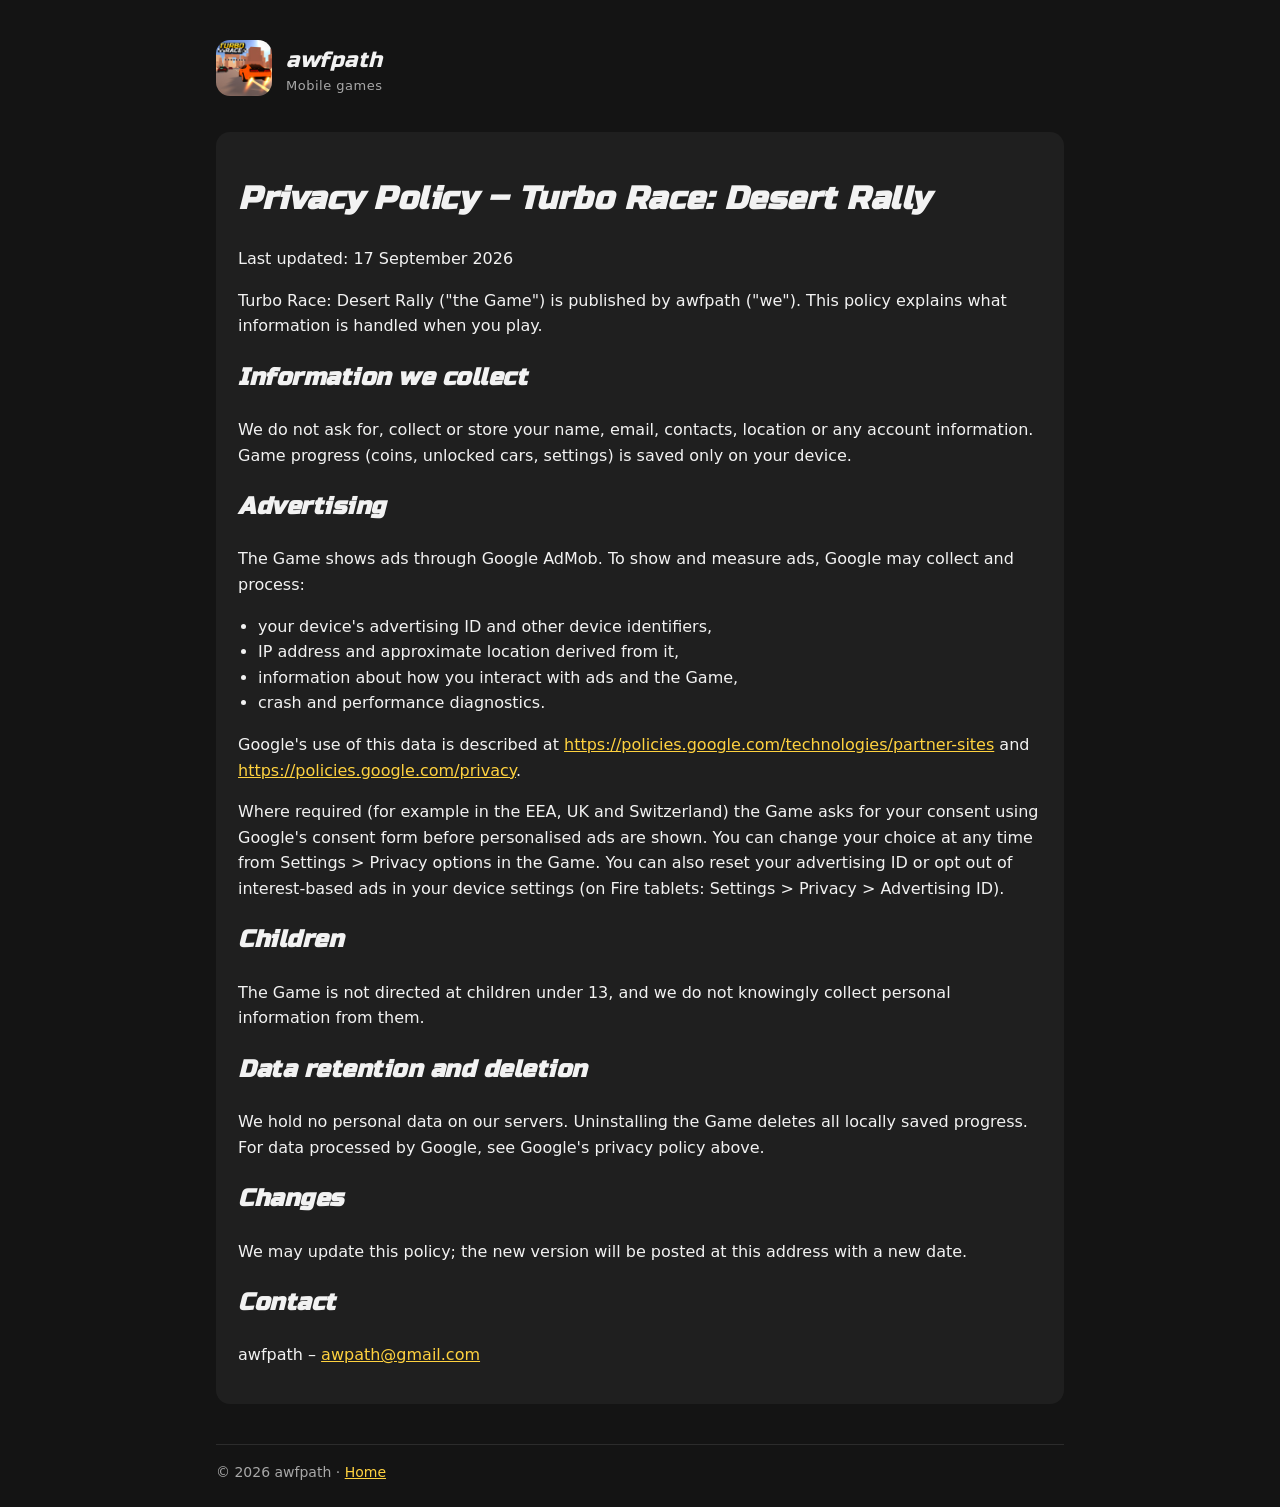
==== privacy.html @ 9e16324c "Turbo Race website" ====
<!doctype html>
<html lang="en"><head><meta charset="utf-8"><meta name="viewport" content="width=device-width,initial-scale=1">
<title>Privacy Policy – Turbo Race: Desert Rally</title><link rel="icon" href="img/icon.jpg"><link rel="stylesheet" href="style.css"></head>
<body><div class="wrap"><header><img src="img/icon.jpg" alt=""><div class="brand"><a href="index.html" style="color:inherit;text-decoration:none">awfpath</a><small>Mobile games</small></div></header>
<div class="card"><h1>Privacy Policy – Turbo Race: Desert Rally</h1>
<p>Last updated: 17 September 2026</p>
<p>Turbo Race: Desert Rally (&quot;the Game&quot;) is published by awfpath (&quot;we&quot;). This policy explains what information is handled when you play.</p>
<h2>Information we collect</h2>
<p>We do not ask for, collect or store your name, email, contacts, location or any account information. Game progress (coins, unlocked cars, settings) is saved only on your device.</p>
<h2>Advertising</h2>
<p>The Game shows ads through Google AdMob. To show and measure ads, Google may collect and process:</p>
<ul>
<li>your device&#x27;s advertising ID and other device identifiers,</li>
<li>IP address and approximate location derived from it,</li>
<li>information about how you interact with ads and the Game,</li>
<li>crash and performance diagnostics.</li>
</ul>
<p>Google&#x27;s use of this data is described at <a href="https://policies.google.com/technologies/partner-sites">https://policies.google.com/technologies/partner-sites</a> and <a href="https://policies.google.com/privacy">https://policies.google.com/privacy</a>.</p>
<p>Where required (for example in the EEA, UK and Switzerland) the Game asks for your consent using Google&#x27;s consent form before personalised ads are shown. You can change your choice at any time from Settings &gt; Privacy options in the Game. You can also reset your advertising ID or opt out of interest-based ads in your device settings (on Fire tablets: Settings &gt; Privacy &gt; Advertising ID).</p>
<h2>Children</h2>
<p>The Game is not directed at children under 13, and we do not knowingly collect personal information from them.</p>
<h2>Data retention and deletion</h2>
<p>We hold no personal data on our servers. Uninstalling the Game deletes all locally saved progress. For data processed by Google, see Google&#x27;s privacy policy above.</p>
<h2>Changes</h2>
<p>We may update this policy; the new version will be posted at this address with a new date.</p>
<h2>Contact</h2>
<p>awfpath – <a href="mailto:awpath@gmail.com">awpath@gmail.com</a></p></div>
<footer>© 2026 awfpath · <a href="index.html">Home</a></footer></div></body></html>
---- style.css ----
@font-face{font-family:Russo;src:url(img/RussoOne-Regular.ttf)}
:root{--y:#FFD23F;--bg:#141414;--card:#1f1f1f;--t:#f2f2f2;--m:#a8a8a8}
*{box-sizing:border-box}body{margin:0;background:var(--bg);color:var(--t);font:16px/1.6 system-ui,-apple-system,Segoe UI,Roboto,sans-serif}
a{color:var(--y)}.wrap{max-width:880px;margin:0 auto;padding:24px 16px}
header{display:flex;align-items:center;gap:14px;padding:16px 0}
header img{width:56px;height:56px;border-radius:14px}
h1,h2,.brand{font-family:Russo,system-ui;letter-spacing:.5px;font-style:italic}
.brand{font-size:22px}.brand small{display:block;font:13px system-ui;color:var(--m);font-style:normal}
.hero{width:100%;border-radius:16px;display:block}
.btn{display:inline-block;background:var(--y);color:#111;font-family:Russo;font-style:italic;padding:12px 22px;border-radius:10px;text-decoration:none;margin:18px 0;transform:skewX(-8deg)}
ul{padding-left:20px}.card{background:var(--card);border-radius:14px;padding:20px 22px;margin:20px 0}
footer{color:var(--m);font-size:14px;border-top:1px solid #2c2c2c;margin-top:40px;padding-top:16px}
.check{height:10px;background:repeating-linear-gradient(90deg,#fff 0 10px,#111 10px 20px);border-radius:3px;margin:8px 0 18px}
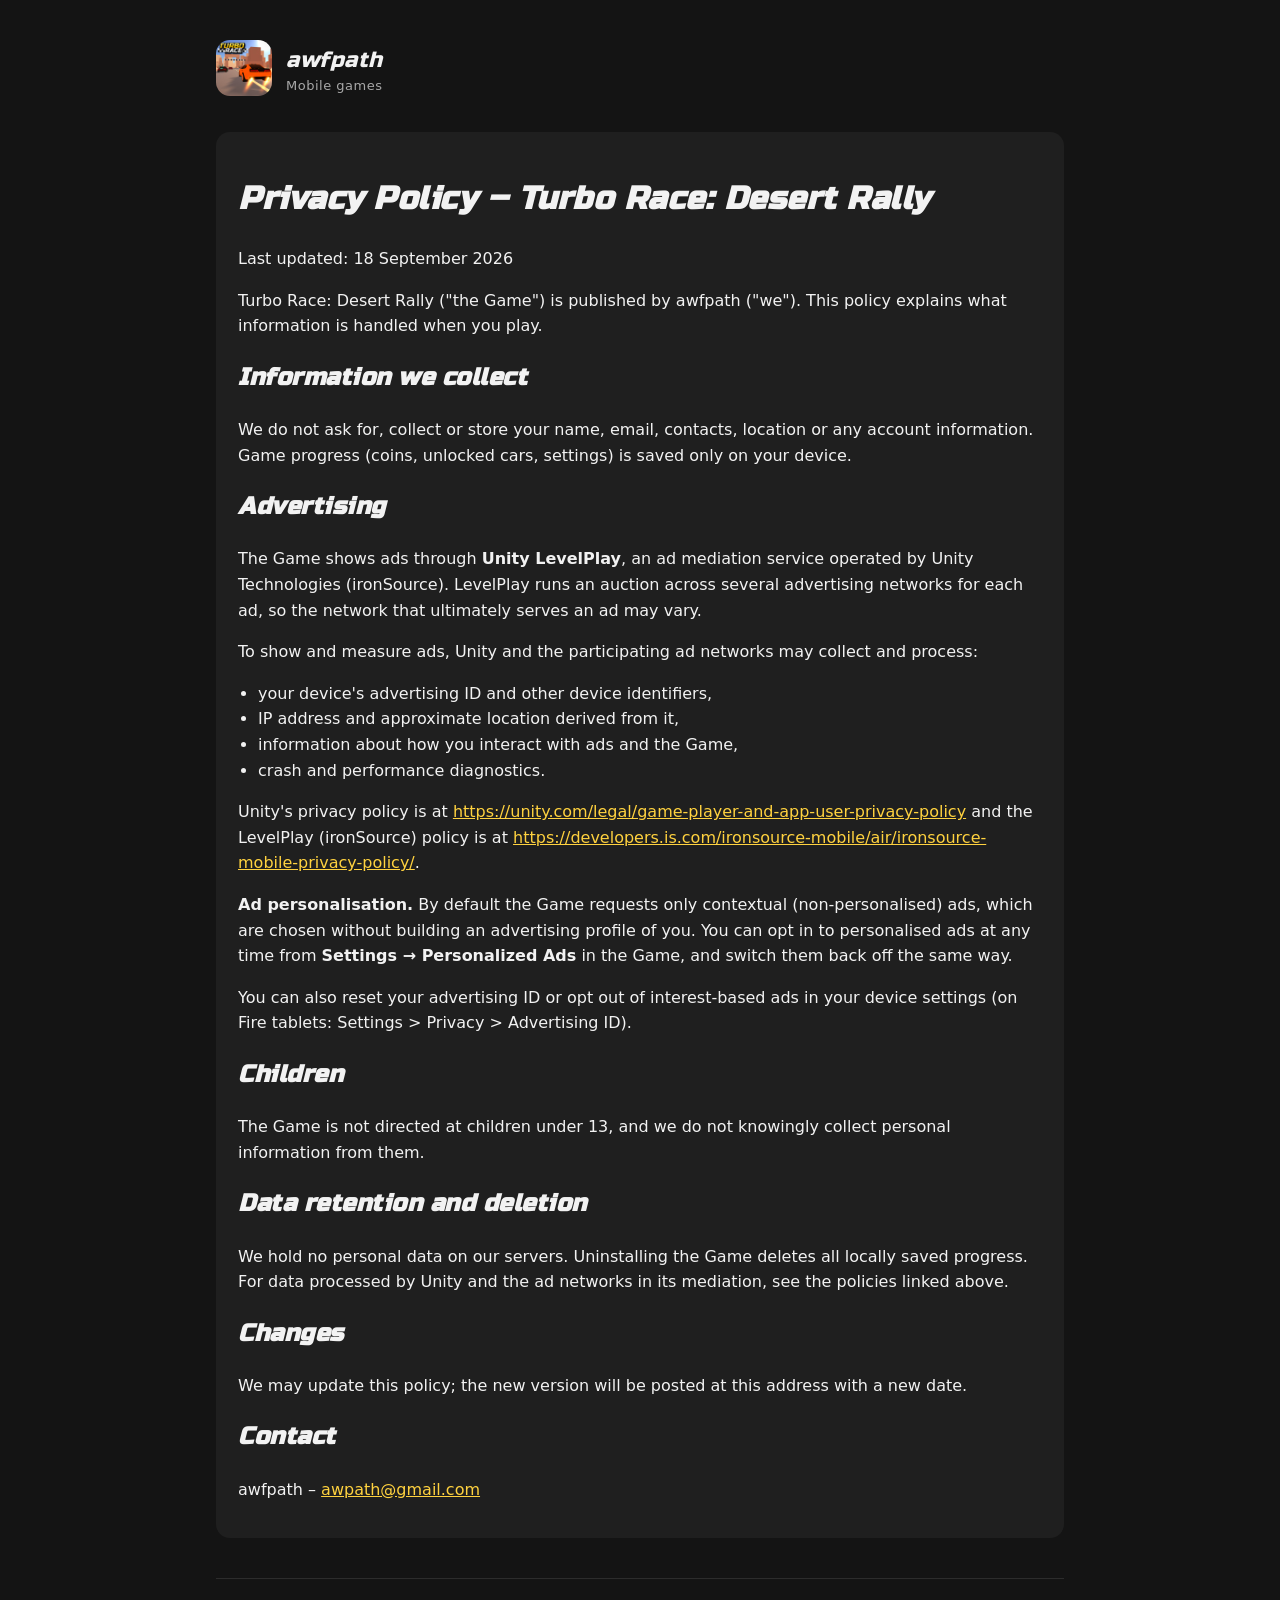
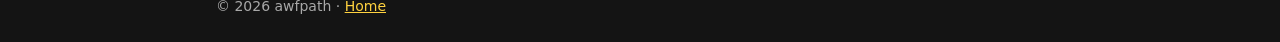
==== commit d65ea444: "Privacy policy: Unity LevelPlay replaces AdMob" ====
--- a/privacy.html
+++ b/privacy.html
@@ -3,24 +3,26 @@
 <title>Privacy Policy – Turbo Race: Desert Rally</title><link rel="icon" href="img/icon.jpg"><link rel="stylesheet" href="style.css"></head>
 <body><div class="wrap"><header><img src="img/icon.jpg" alt=""><div class="brand"><a href="index.html" style="color:inherit;text-decoration:none">awfpath</a><small>Mobile games</small></div></header>
 <div class="card"><h1>Privacy Policy – Turbo Race: Desert Rally</h1>
-<p>Last updated: 17 September 2026</p>
+<p>Last updated: 18 September 2026</p>
 <p>Turbo Race: Desert Rally (&quot;the Game&quot;) is published by awfpath (&quot;we&quot;). This policy explains what information is handled when you play.</p>
 <h2>Information we collect</h2>
 <p>We do not ask for, collect or store your name, email, contacts, location or any account information. Game progress (coins, unlocked cars, settings) is saved only on your device.</p>
 <h2>Advertising</h2>
-<p>The Game shows ads through Google AdMob. To show and measure ads, Google may collect and process:</p>
+<p>The Game shows ads through <strong>Unity LevelPlay</strong>, an ad mediation service operated by Unity Technologies (ironSource). LevelPlay runs an auction across several advertising networks for each ad, so the network that ultimately serves an ad may vary.</p>
+<p>To show and measure ads, Unity and the participating ad networks may collect and process:</p>
 <ul>
 <li>your device&#x27;s advertising ID and other device identifiers,</li>
 <li>IP address and approximate location derived from it,</li>
 <li>information about how you interact with ads and the Game,</li>
 <li>crash and performance diagnostics.</li>
 </ul>
-<p>Google&#x27;s use of this data is described at <a href="https://policies.google.com/technologies/partner-sites">https://policies.google.com/technologies/partner-sites</a> and <a href="https://policies.google.com/privacy">https://policies.google.com/privacy</a>.</p>
-<p>Where required (for example in the EEA, UK and Switzerland) the Game asks for your consent using Google&#x27;s consent form before personalised ads are shown. You can change your choice at any time from Settings &gt; Privacy options in the Game. You can also reset your advertising ID or opt out of interest-based ads in your device settings (on Fire tablets: Settings &gt; Privacy &gt; Advertising ID).</p>
+<p>Unity&#x27;s privacy policy is at <a href="https://unity.com/legal/game-player-and-app-user-privacy-policy">https://unity.com/legal/game-player-and-app-user-privacy-policy</a> and the LevelPlay (ironSource) policy is at <a href="https://developers.is.com/ironsource-mobile/air/ironsource-mobile-privacy-policy/">https://developers.is.com/ironsource-mobile/air/ironsource-mobile-privacy-policy/</a>.</p>
+<p><strong>Ad personalisation.</strong> By default the Game requests only contextual (non-personalised) ads, which are chosen without building an advertising profile of you. You can opt in to personalised ads at any time from <strong>Settings &rarr; Personalized Ads</strong> in the Game, and switch them back off the same way.</p>
+<p>You can also reset your advertising ID or opt out of interest-based ads in your device settings (on Fire tablets: Settings &gt; Privacy &gt; Advertising ID).</p>
 <h2>Children</h2>
 <p>The Game is not directed at children under 13, and we do not knowingly collect personal information from them.</p>
 <h2>Data retention and deletion</h2>
-<p>We hold no personal data on our servers. Uninstalling the Game deletes all locally saved progress. For data processed by Google, see Google&#x27;s privacy policy above.</p>
+<p>We hold no personal data on our servers. Uninstalling the Game deletes all locally saved progress. For data processed by Unity and the ad networks in its mediation, see the policies linked above.</p>
 <h2>Changes</h2>
 <p>We may update this policy; the new version will be posted at this address with a new date.</p>
 <h2>Contact</h2>
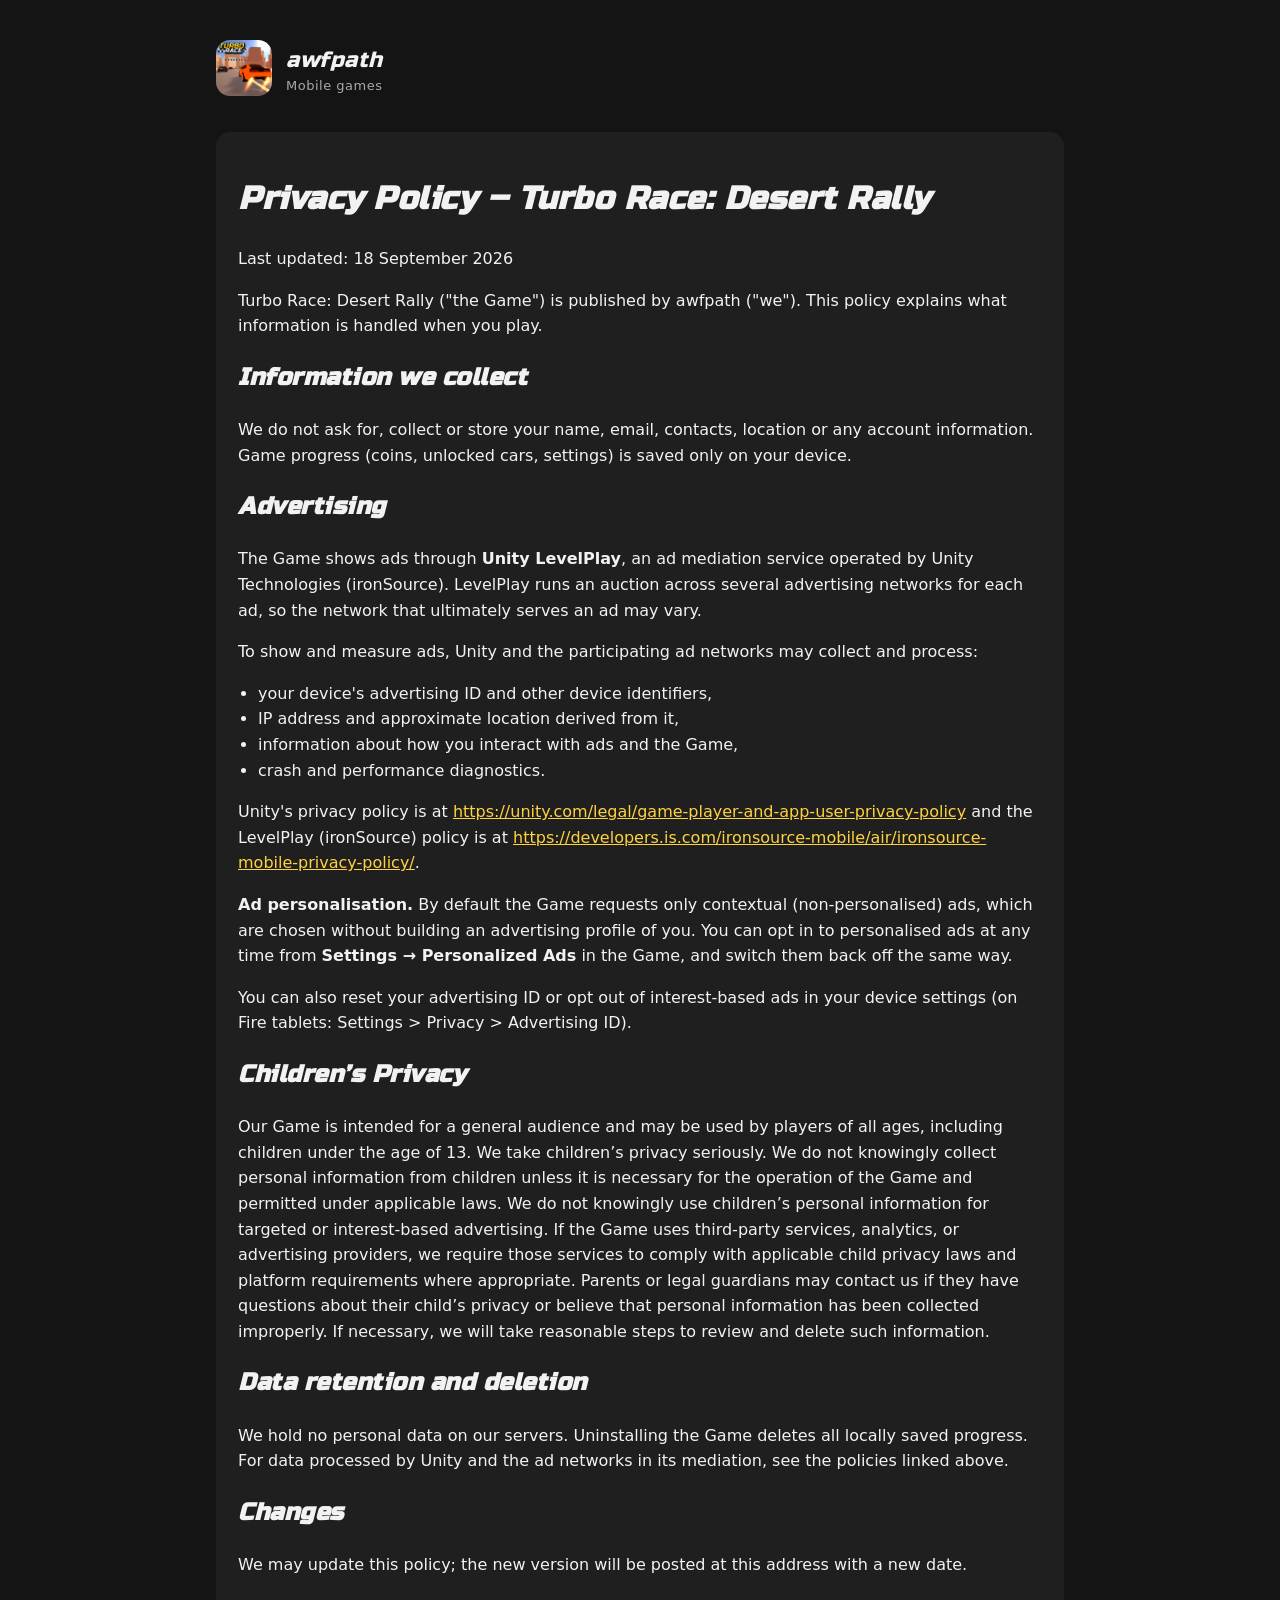
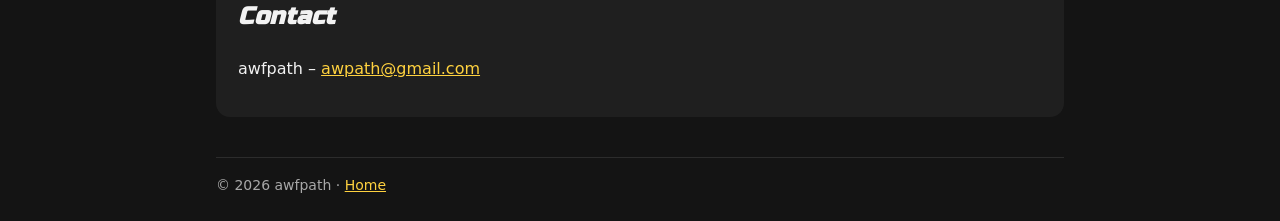
==== commit 446c21c2: "Privacy policy: Unity LevelPlay replaces AdMob" ====
--- a/privacy.html
+++ b/privacy.html
@@ -19,8 +19,16 @@
 <p>Unity&#x27;s privacy policy is at <a href="https://unity.com/legal/game-player-and-app-user-privacy-policy">https://unity.com/legal/game-player-and-app-user-privacy-policy</a> and the LevelPlay (ironSource) policy is at <a href="https://developers.is.com/ironsource-mobile/air/ironsource-mobile-privacy-policy/">https://developers.is.com/ironsource-mobile/air/ironsource-mobile-privacy-policy/</a>.</p>
 <p><strong>Ad personalisation.</strong> By default the Game requests only contextual (non-personalised) ads, which are chosen without building an advertising profile of you. You can opt in to personalised ads at any time from <strong>Settings &rarr; Personalized Ads</strong> in the Game, and switch them back off the same way.</p>
 <p>You can also reset your advertising ID or opt out of interest-based ads in your device settings (on Fire tablets: Settings &gt; Privacy &gt; Advertising ID).</p>
-<h2>Children</h2>
-<p>The Game is not directed at children under 13, and we do not knowingly collect personal information from them.</p>
+<h2>Children’s Privacy</h2>
+<p>Our Game is intended for a general audience and may be used by players of all ages, including children under the age of 13.
+
+We take children’s privacy seriously. We do not knowingly collect personal information from children unless it is necessary for the operation of the Game and permitted under applicable laws.
+
+We do not knowingly use children’s personal information for targeted or interest-based advertising.
+
+If the Game uses third-party services, analytics, or advertising providers, we require those services to comply with applicable child privacy laws and platform requirements where appropriate.
+
+Parents or legal guardians may contact us if they have questions about their child’s privacy or believe that personal information has been collected improperly. If necessary, we will take reasonable steps to review and delete such information.</p>
 <h2>Data retention and deletion</h2>
 <p>We hold no personal data on our servers. Uninstalling the Game deletes all locally saved progress. For data processed by Unity and the ad networks in its mediation, see the policies linked above.</p>
 <h2>Changes</h2>
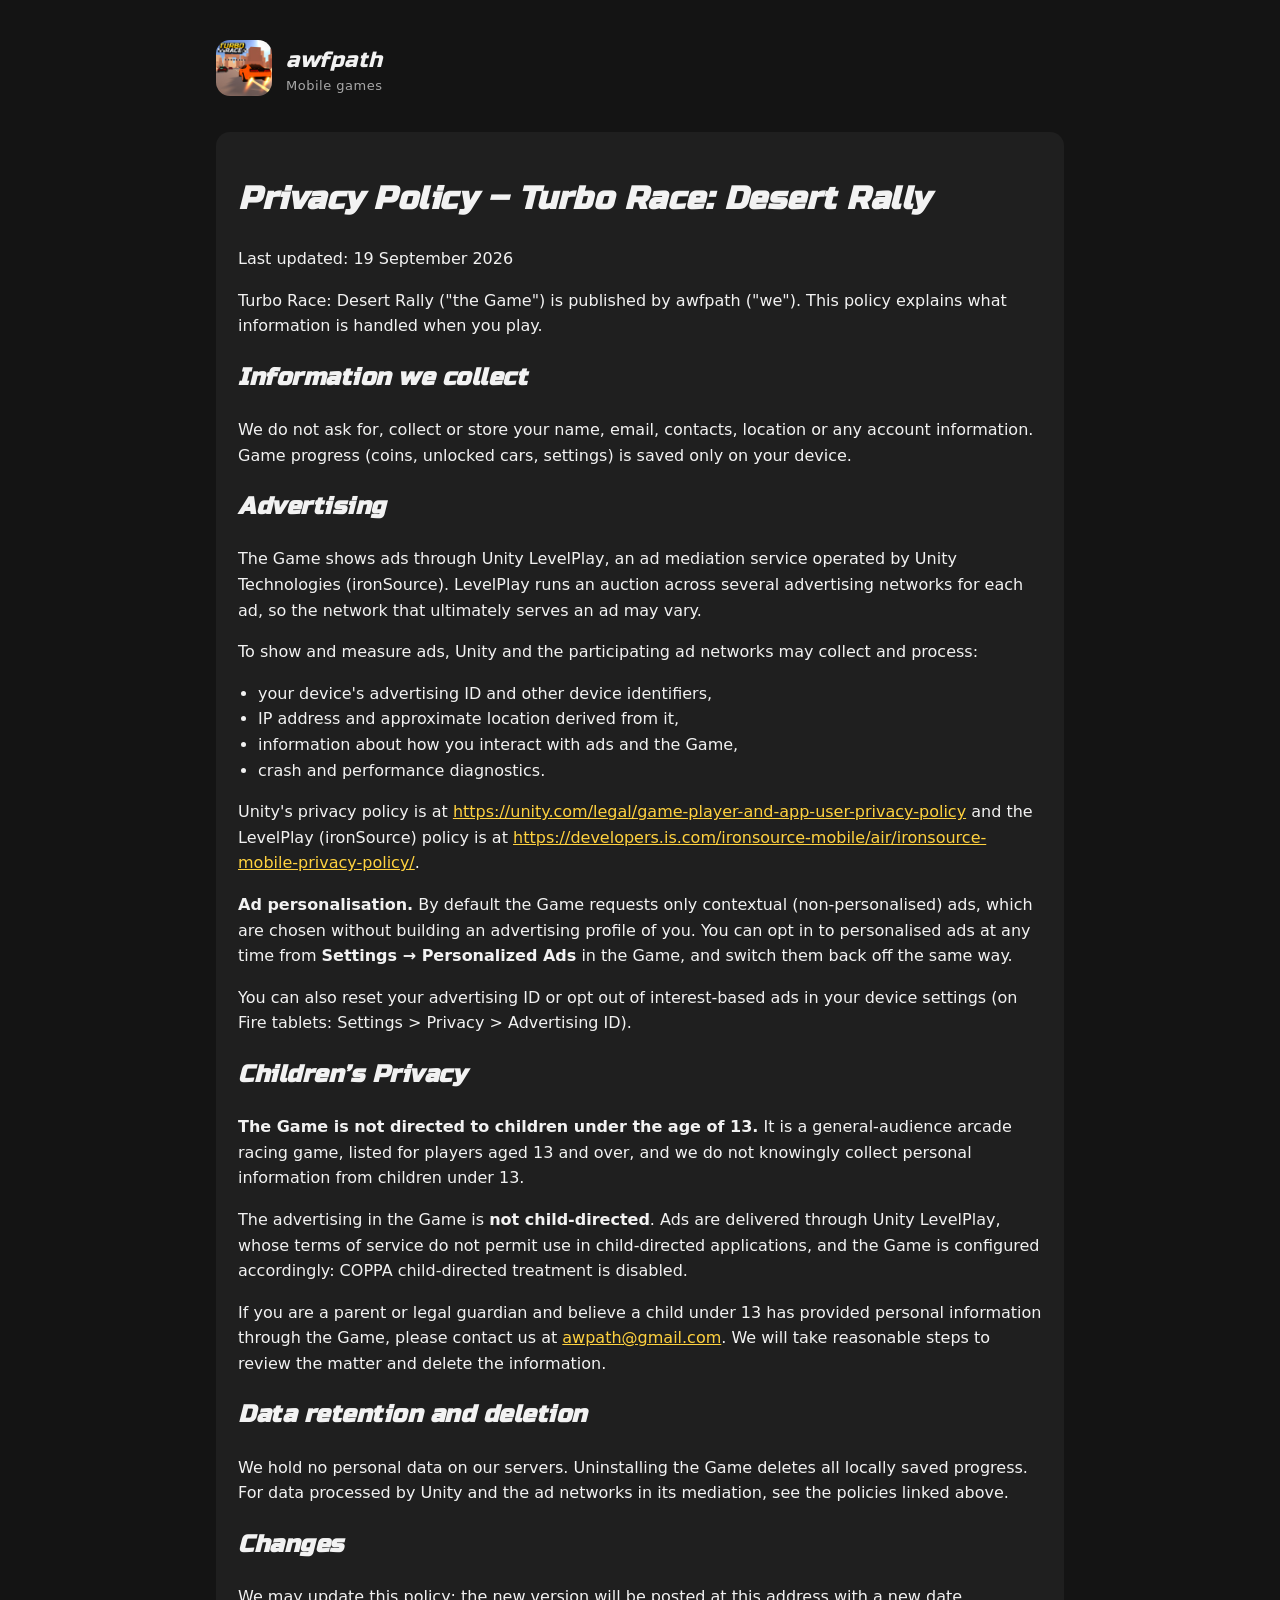
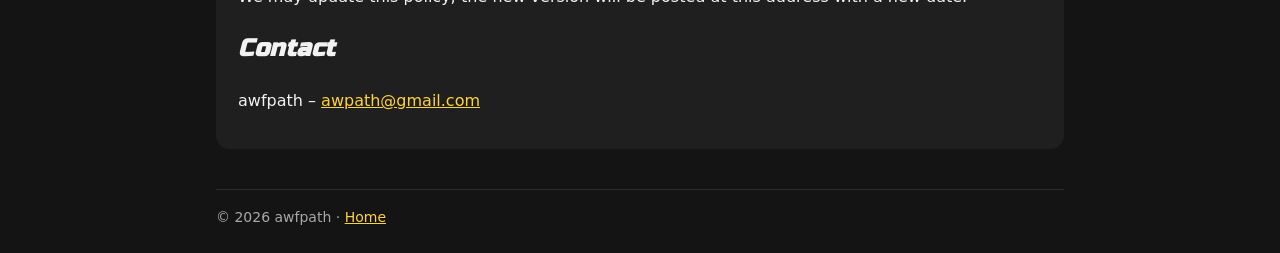
==== commit a7c74817: "Not directed to children under 13" ====
--- a/privacy.html
+++ b/privacy.html
@@ -3,12 +3,14 @@
 <title>Privacy Policy – Turbo Race: Desert Rally</title><link rel="icon" href="img/icon.jpg"><link rel="stylesheet" href="style.css"></head>
 <body><div class="wrap"><header><img src="img/icon.jpg" alt=""><div class="brand"><a href="index.html" style="color:inherit;text-decoration:none">awfpath</a><small>Mobile games</small></div></header>
 <div class="card"><h1>Privacy Policy – Turbo Race: Desert Rally</h1>
-<p>Last updated: 18 September 2026</p>
+<p>Last updated: 19 September 2026</p>
 <p>Turbo Race: Desert Rally (&quot;the Game&quot;) is published by awfpath (&quot;we&quot;). This policy explains what information is handled when you play.</p>
 <h2>Information we collect</h2>
 <p>We do not ask for, collect or store your name, email, contacts, location or any account information. Game progress (coins, unlocked cars, settings) is saved only on your device.</p>
 <h2>Advertising</h2>
-<p>The Game shows ads through <strong>Unity LevelPlay</strong>, an ad mediation service operated by Unity Technologies (ironSource). LevelPlay runs an auction across several advertising networks for each ad, so the network that ultimately serves an ad may vary.</p>
+<p>The Game shows ads through Unity LevelPlay, an ad mediation service operated by Unity Technologies
+(ironSource). LevelPlay runs an auction across several advertising networks for each ad, so the network
+that ultimately serves an ad may vary.</p>
 <p>To show and measure ads, Unity and the participating ad networks may collect and process:</p>
 <ul>
 <li>your device&#x27;s advertising ID and other device identifiers,</li>
@@ -16,19 +18,24 @@
 <li>information about how you interact with ads and the Game,</li>
 <li>crash and performance diagnostics.</li>
 </ul>
-<p>Unity&#x27;s privacy policy is at <a href="https://unity.com/legal/game-player-and-app-user-privacy-policy">https://unity.com/legal/game-player-and-app-user-privacy-policy</a> and the LevelPlay (ironSource) policy is at <a href="https://developers.is.com/ironsource-mobile/air/ironsource-mobile-privacy-policy/">https://developers.is.com/ironsource-mobile/air/ironsource-mobile-privacy-policy/</a>.</p>
-<p><strong>Ad personalisation.</strong> By default the Game requests only contextual (non-personalised) ads, which are chosen without building an advertising profile of you. You can opt in to personalised ads at any time from <strong>Settings &rarr; Personalized Ads</strong> in the Game, and switch them back off the same way.</p>
-<p>You can also reset your advertising ID or opt out of interest-based ads in your device settings (on Fire tablets: Settings &gt; Privacy &gt; Advertising ID).</p>
-<h2>Children’s Privacy</h2>
-<p>Our Game is intended for a general audience and may be used by players of all ages, including children under the age of 13.
-
-We take children’s privacy seriously. We do not knowingly collect personal information from children unless it is necessary for the operation of the Game and permitted under applicable laws.
-
-We do not knowingly use children’s personal information for targeted or interest-based advertising.
-
-If the Game uses third-party services, analytics, or advertising providers, we require those services to comply with applicable child privacy laws and platform requirements where appropriate.
-
-Parents or legal guardians may contact us if they have questions about their child’s privacy or believe that personal information has been collected improperly. If necessary, we will take reasonable steps to review and delete such information.</p>
+<p>Unity&#x27;s privacy policy is at <a href="https://unity.com/legal/game-player-and-app-user-privacy-policy">https://unity.com/legal/game-player-and-app-user-privacy-policy</a>
+and the LevelPlay (ironSource) policy is at <a href="https://developers.is.com/ironsource-mobile/air/ironsource-mobile-privacy-policy/">https://developers.is.com/ironsource-mobile/air/ironsource-mobile-privacy-policy/</a>.</p>
+<p><strong>Ad personalisation.</strong> By default the Game requests only contextual (non-personalised)
+ads, which are chosen without building an advertising profile of you. You can opt in to personalised ads
+at any time from <strong>Settings &rarr; Personalized Ads</strong> in the Game, and switch them back off
+the same way.</p>
+<p>You can also reset your advertising ID or opt out of interest-based ads in your device settings
+(on Fire tablets: Settings &gt; Privacy &gt; Advertising ID).</p>
+<h2>Children&rsquo;s Privacy</h2>
+<p><strong>The Game is not directed to children under the age of 13.</strong> It is a general-audience
+arcade racing game, listed for players aged 13 and over, and we do not knowingly collect personal
+information from children under 13.</p>
+<p>The advertising in the Game is <strong>not child-directed</strong>. Ads are delivered through Unity
+LevelPlay, whose terms of service do not permit use in child-directed applications, and the Game is
+configured accordingly: COPPA child-directed treatment is disabled.</p>
+<p>If you are a parent or legal guardian and believe a child under 13 has provided personal information
+through the Game, please contact us at <a href="mailto:awpath@gmail.com">awpath@gmail.com</a>. We will
+take reasonable steps to review the matter and delete the information.</p>
 <h2>Data retention and deletion</h2>
 <p>We hold no personal data on our servers. Uninstalling the Game deletes all locally saved progress. For data processed by Unity and the ad networks in its mediation, see the policies linked above.</p>
 <h2>Changes</h2>
